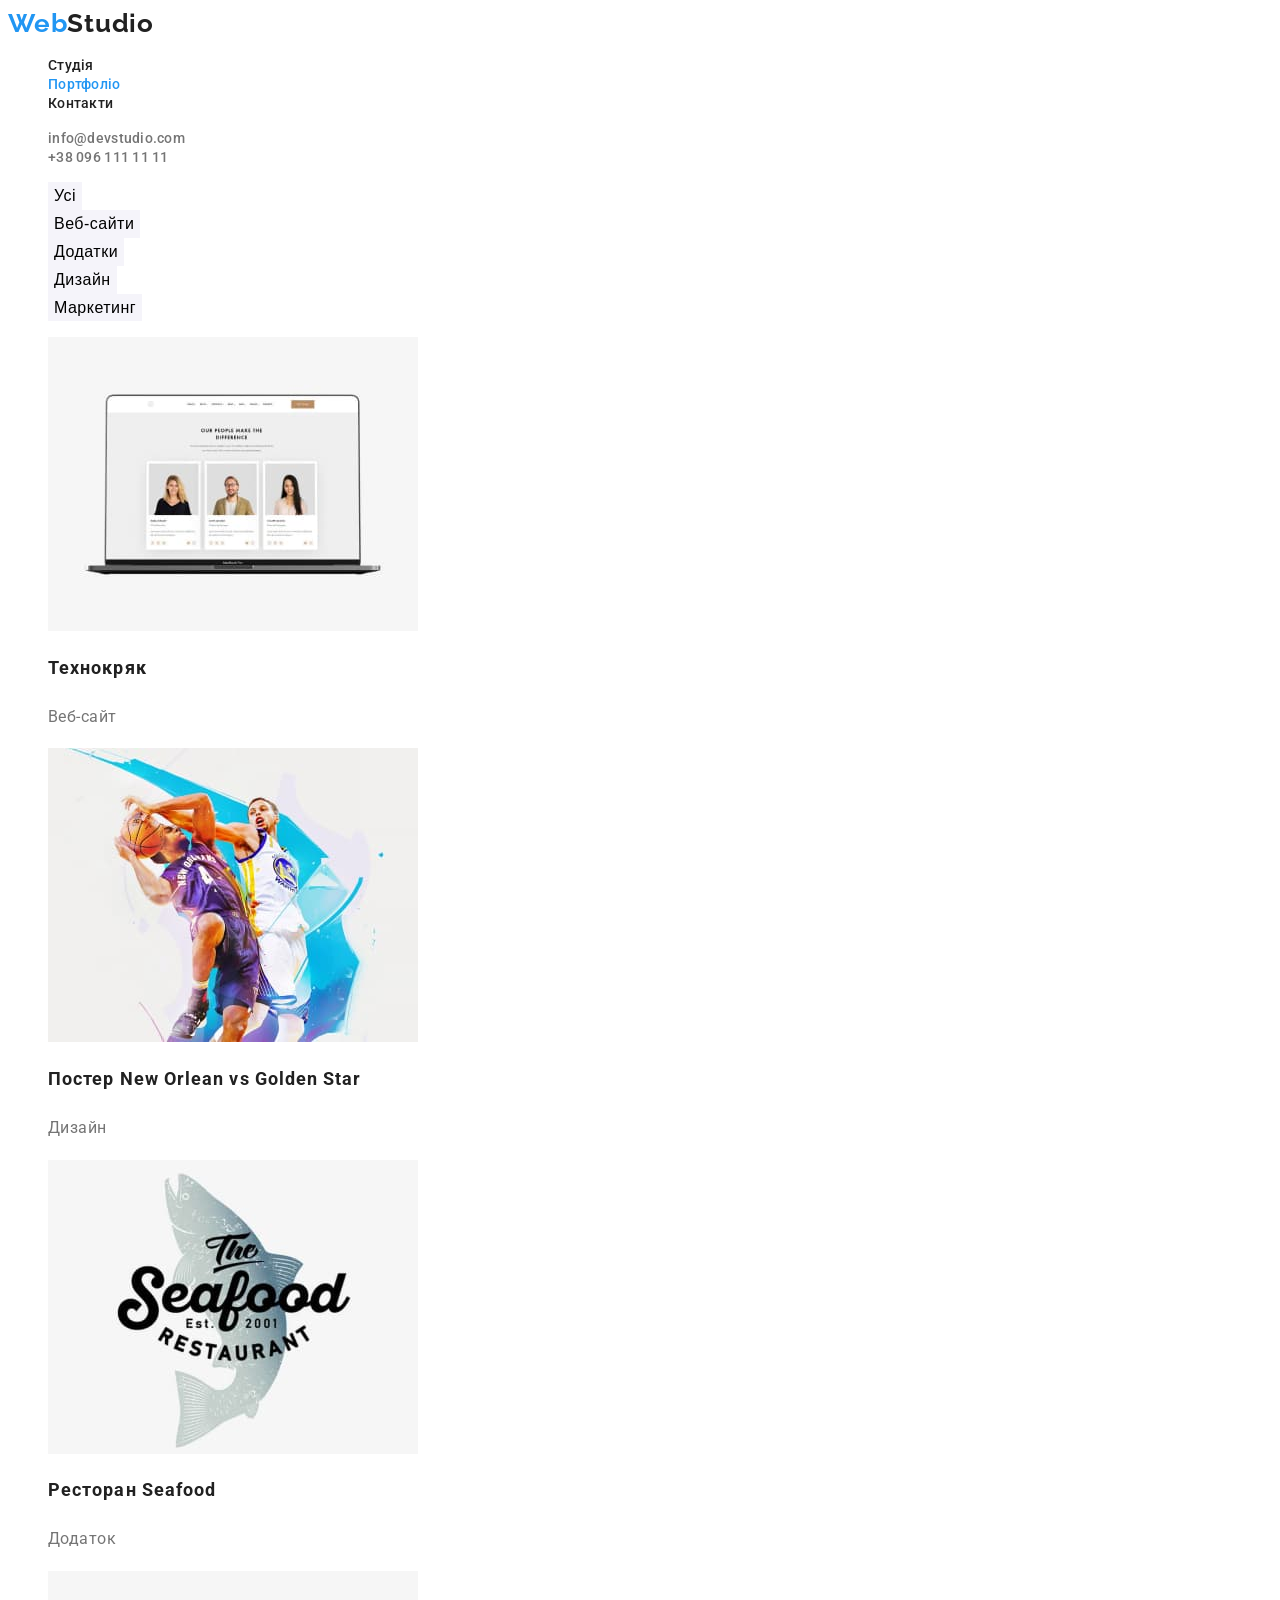
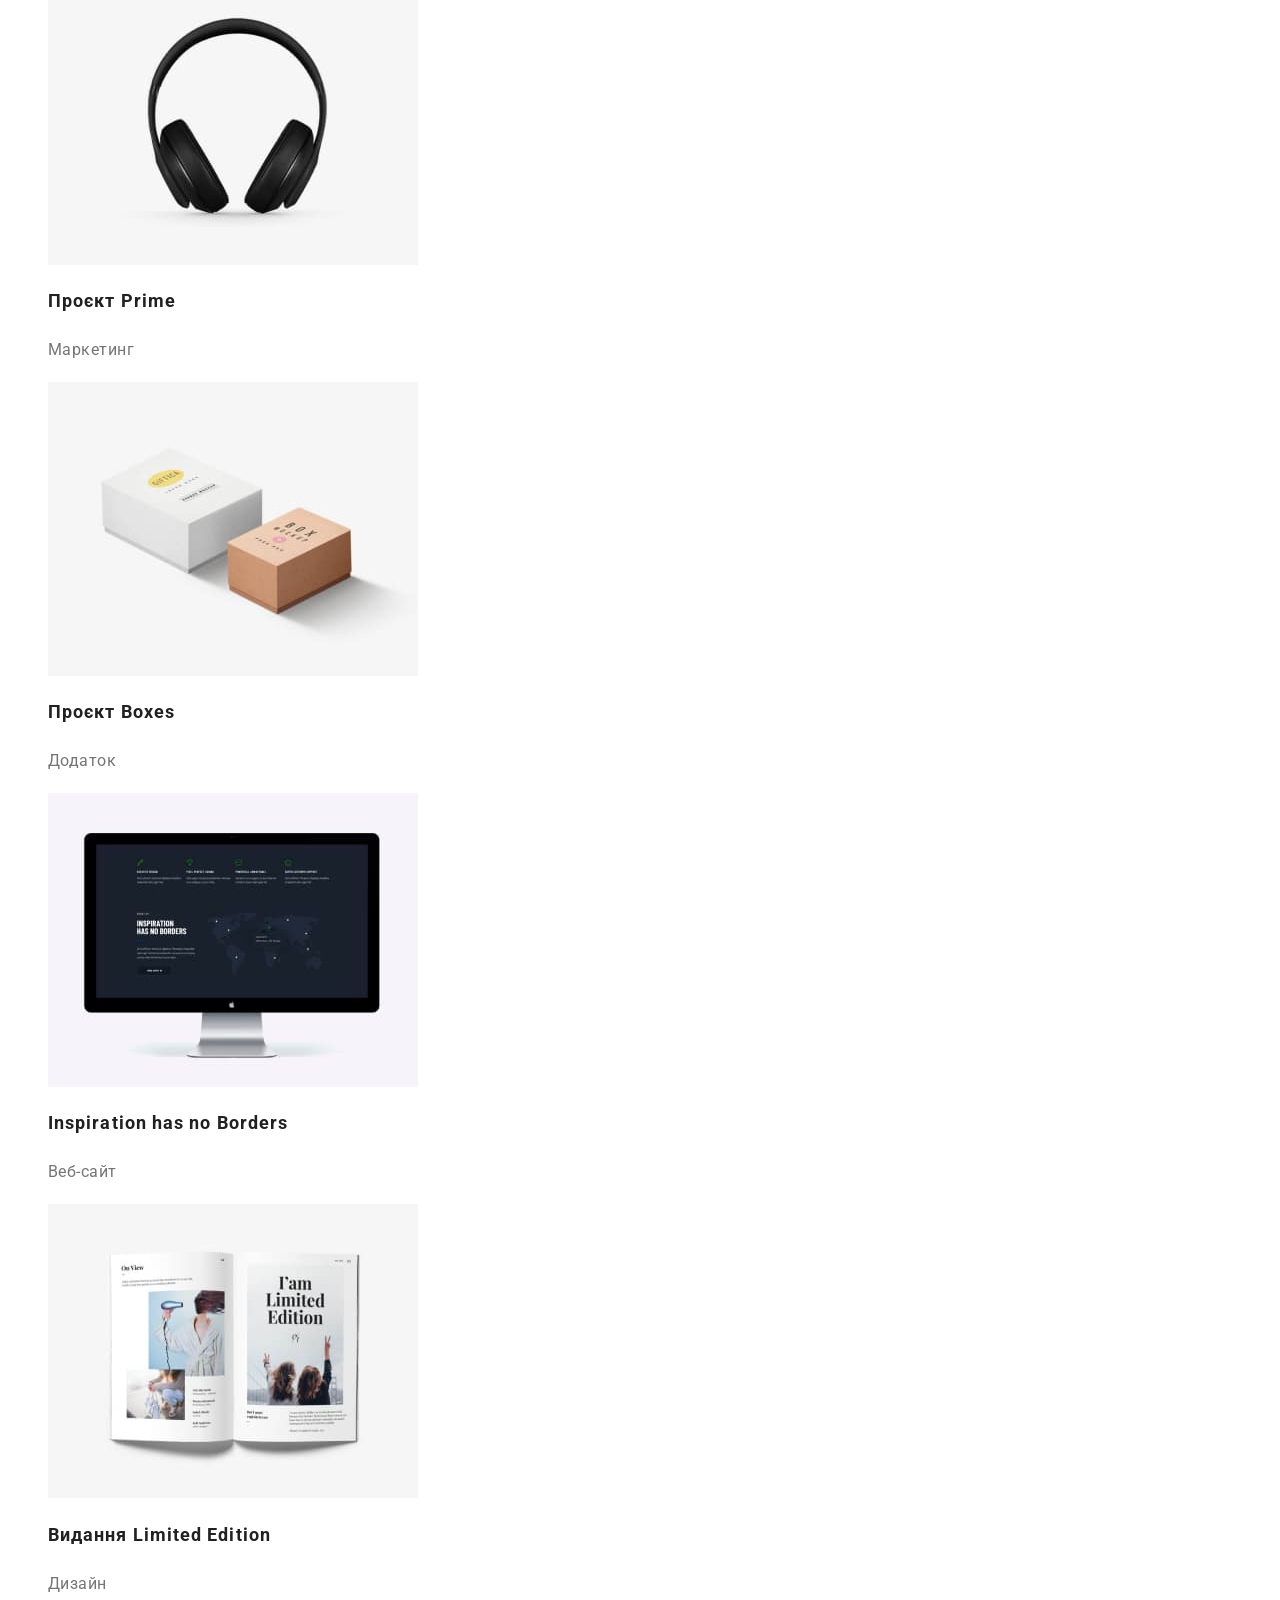
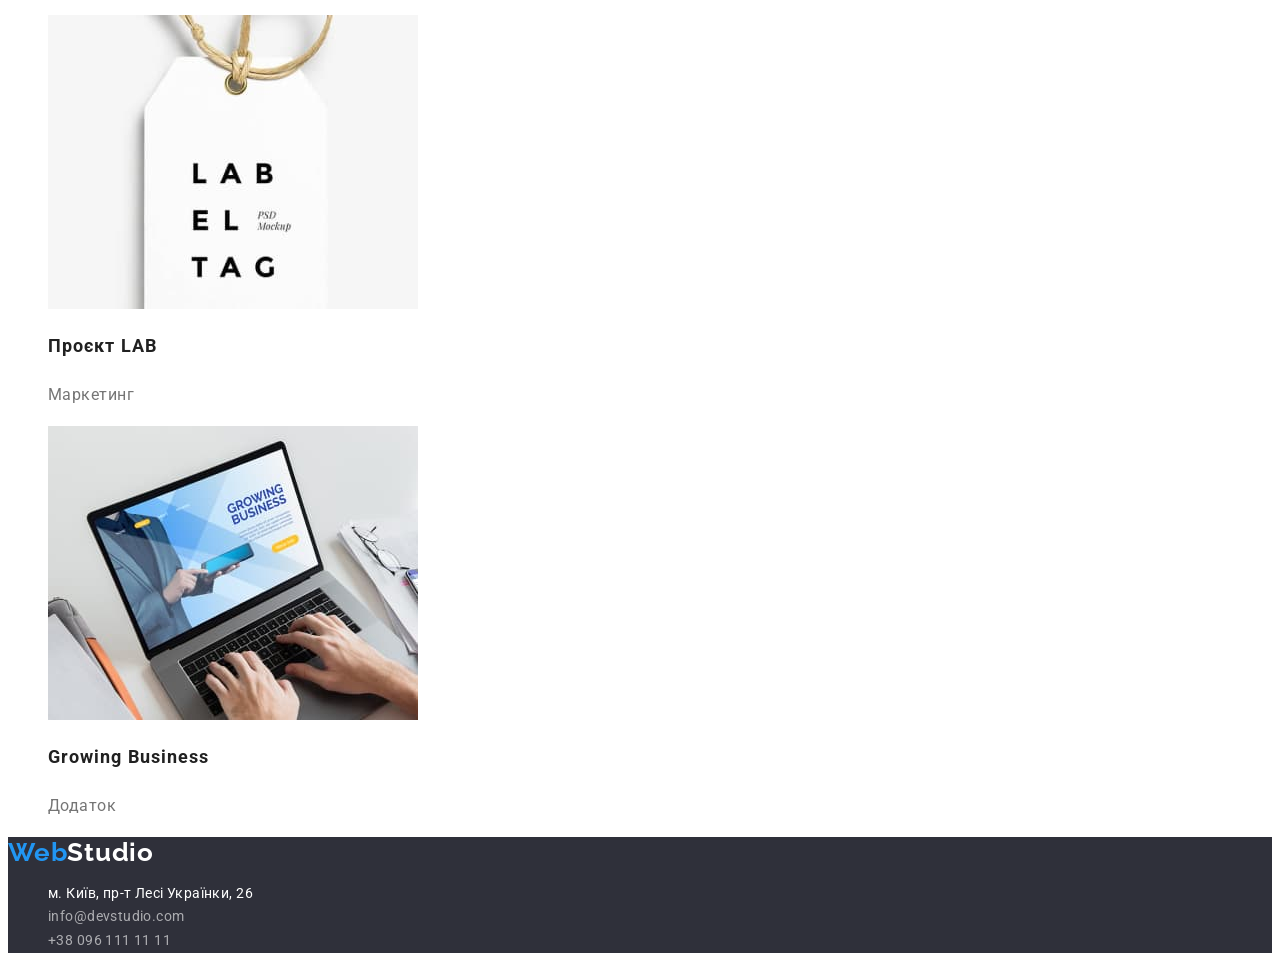
==== portfolio.html @ 6423aae0 "Initial commit" ====
<!DOCTYPE html>
<html lang="uk">

<head>
    <meta charset="UTF-8" />
    <meta http-equiv="X-UA-Compatible" content="IE=edge" />
    <meta name="viewport" content="width=device-width, initial-scale=1.0" />
    <title>Портфоліо</title>
    <link href="https://fonts.googleapis.com/css2?family=Raleway:wght@700&family=Roboto:wght@400;500;700;900&display=swap" rel="stylesheet" />
    <link rel="stylesheet" href="./css/styles.css">
</head>

<body>
    <!-- Navigation-->
    <header>
        <a href="./index.html" class="logo"><span class="logo-accent">Web</span>Studio</a>
        <nav>
            <ul class="list">
                <li>
                    <a href="./index.html" class="link">Студія</a>
                </li>
                <li>
                    <a href="./portfolio.html" class="link current">Портфоліо</a>
                </li>
                <li><a href="" class="link">Контакти</a></li>
            </ul>
        </nav>
        <ul class="list">
            <li>
                <a href="mailto:info@devstudio.com" class="contact-item">info@devstudio.com</a>
            </li>
            <li>
                <a href="tel:+380961111111" class="contact-item">+38 096 111 11 11</a>
            </li>
        </ul>
    </header>
    <main>
        <section>
            <h1 hidden>Наші проєкти</h1>
            <ul class="filter">
                <li><button type="button" class="btn-filter">Усі</button></li>
                <li><button type="button" class="btn-filter">Веб-сайти</button></li>
                <li><button type="button" class="btn-filter">Додатки</button></li>
                <li><button type="button" class="btn-filter">Дизайн</button></li>
                <li><button type="button" class="btn-filter">Маркетинг</button></li>
            </ul>
            <ul class="projects">
                <li>
                    <a href="" class="projects-link">
                        <img src="./images/tehnokryak.jpg" alt="Технокряк" width="370" height="294" />
                        <h2 class="projects-title">Технокряк</h2>
                        <p class="projects-text">Веб-сайт</p>
                    </a>
                </li>

                <li>
                    <a href="" class="projects-link">
                        <img src="./images/posterneworlean.jpg" alt="New Orlean vs Golden Star" width="370" height="294" />
                        <h2 class="projects-title">Постер New Orlean vs Golden Star</h2>
                        <p class="projects-text">Дизайн</p>
                    </a>
                </li>
                <li>
                    <a href="" class="projects-link">
                        <img src="./images/restoranseafood.jpg" alt="Ресторан Seafood" width="370" height="294" />
                        <h2 class="projects-title">Ресторан Seafood</h2>
                        <p class="projects-text">Додаток</p>
                    </a>
                </li>
                <li>
                    <a href="" class="projects-link">
                        <img src="./images/projectprime.jpg" alt="Проєкт Prime" width="370" height="294" />
                        <h2 class="projects-title">Проєкт Prime</h2>
                        <p class="projects-text">Маркетинг</p>
                    </a>
                </li>
                <li>
                    <a href="" class="projects-link">
                        <img src="./images/projectboxes.jpg" alt="Проєкт Boxes" width="370" height="294" />
                        <h2 class="projects-title">Проєкт Boxes</h2>
                        <p class="projects-text">Додаток</p>
                    </a>
                </li>
                <li>
                    <a href="" class="projects-link">
                        <img src="./images/insphasnoborders.jpg" alt="Inspiration has no Borders" width="370" height="294" />
                        <h2 class="projects-title">Inspiration has no Borders</h2>
                        <p class="projects-text">Веб-сайт</p>
                    </a>
                </li>
                <li>
                    <a href="" class="projects-link">
                        <img src="./images/vidannyalimitededition.jpg" alt="Видання Limited Edition" width="370"
                            height="294" />
                        <h2 class="projects-title">Видання Limited Edition</h2>
                        <p class="projects-text">Дизайн</p>
                    </a>
                </li>
                <li>
                    <a href="" class="projects-link">
                        <img src="./images/projectlab.jpg" alt="Проєкт LAB" width="370" height="294" />
                        <h2 class="projects-title">Проєкт LAB</h2>
                        <p class="projects-text">Маркетинг</p>
                    </a>
                </li>
                <li>
                    <a href="" class="projects-link">
                        <img src="./images/growingbusiness.jpg" alt="Growing Business" width="370" height="294" />
                        <h2 class="projects-title">Growing Business</h2>
                        <p class="projects-text">Додаток</p>
                    </a>
                </li>
            </ul>
        </section>
    </main>
    <!-- Footer -->
    <footer class="contacts">
        <a href="./index.html" class="logo-footer"><span class="logo-accent">Web</span>Studio</a>
        <address>
            <ul class="address-list">
                <li>
                    <a href="https://goo.gl/maps/XMncbi9ji453G5f37" target="_blank" rel="noopener noreferrer"
                        class="address-link">
                        м. Київ, пр-т Лесі Українки, 26
                    </a>
                </li>
                <li>
                    <a href="mailto:info@devstudio.com" class="address-item">info@devstudio.com</a>
                </li>
                <li>
                    <a href="tel:+380961111111" class="address-item">+38 096 111 11 11</a>
                </li>
            </ul>
        </address>
    </footer>
</body>

</html>
---- css/styles.css ----
:root {
    --primary-text-color: #212121;
    --secondary-text-color: #757575;
    --contrast-text-color: #ffffff;
    --address-item-color: rgba(255, 255, 255, 0.6);

    --accent-color: #2196F3;
    --button-accent: #188CE8;

    --primary-background: #ffffff;
    --secondary-background: #2F303A;
    --content-background: #F5F4FA;
    --team-background: #FFFFFF;
    --button-background: #F5F4FA;
}

/* styles index.html */

body {
    color: var(--primary-text-color);
    font-family: 'Roboto',
                  sans-serif;

}

.logo,
.logo-footer {
    font-family: Raleway;
    text-decoration: none;
    font-weight: 700;
    font-size: 26px;
    line-height: 1.19;
    letter-spacing: 0.03em;
}

.logo {
    color: var(--primary-text-color);
}

.logo:visited,
.link:visited {
    color: var(--primary-text-color);
}

.logo-accent {
    color: var(--accent-color);
}

.list {
    list-style: none;
}

.list .link.current {
    color: var(--accent-color);
}

.link {
    font-weight: 500;
    font-size: 14px;
    line-height: 1.14;
    text-decoration: none;
    letter-spacing: 0.02em;
    color: var(--primary-text-color);
}

.link:hover,
.link:focus,
.contact-item:hover,
.contact-item:focus {
    color: var(--accent-color);
}

.contact-item {
    font-weight: 500;
    font-size: 14px;
    line-height: 1.14;
    text-decoration: none;
    color: var(--secondary-text-color);
    letter-spacing: 0.02em;
}

/* Стилі index.html */
.content,
.contacts {
    background-color: var(--secondary-background);
}

.content-title {
    color: var(--contrast-text-color);
    text-transform: uppercase;
    font-weight: 900;
    font-size: 44px;
    line-height: 1.36;
    text-align: center;
    letter-spacing: 0.06em;
}

.btn {
    background-color: var(--accent-color);
    color: var(--contrast-text-color);
    font-weight: 700;
    font-size: 16px;
    line-height: 1.88;
    letter-spacing: 0.06em;
    font-family: inherit;
    cursor: pointer;
    box-shadow: 0px 4px 4px rgba(0, 0, 0, 0.15);
    border-radius: 4px;
    border: none;
}

.btn:hover,
.btn:focus {
    background-color: var(--button-accent);
}

/* особливості */
.benefits-title {
    font-size: 14px;
    line-height: 1.14;
    text-transform: uppercase;
    letter-spacing: 0.03em;
}

.benefits-text {
    color: var(--secondary-text-color);
    font-size: 14px;
    line-height: 1.71;
    letter-spacing: 0.03em;
}

.section-title {
    font-size: 36px;
    line-height: 1.17;
    text-align: center;
    letter-spacing: 0.03em;
}

/* Команда */
.team {
    background-color: var(--content-background);
}

.team-item {
    background: var(--team-background);
    box-shadow: 0px 1px 3px rgba(0, 0, 0, 0.12),
        0px 1px 1px rgba(0, 0, 0, 0.14),
        0px 2px 1px rgba(0, 0, 0, 0.2);
    border-radius: 0px 0px 4px 4px;
}

.name {
    font-weight: 500;
    font-size: 16px;
    line-height: 1.19;
    letter-spacing: 0.03em;
}

.team-direct {
    font-size: 16px;
    line-height: 1.19;
    letter-spacing: 0.03em;
}

/* Footer */

.logo-footer,
.logo-footer:visited {
    color: var(--contrast-text-color);
}

.address-list {
    font-size: 14px;
    line-height: 1.71;
    letter-spacing: 0.03em;
    font-style: normal;

    list-style: none;

}

.address-link,
.address-link:visited {
    color: var(--contrast-text-color);
    text-decoration: none;
}

.address-item {
    color: var(--address-item-color);
    text-decoration: none;
}

.address-link:hover,
.address-link:focus,
.address-item:hover,
.address-item:focus {
    color: var(--accent-color);
}

/* Стилі portfolio.html */

.filter {
    list-style: none;
}

.btn-filter {
    font-weight: 500;
    font-size: 16px;
    line-height: 1.62;
    letter-spacing: 0.03em;

    background-color: var(--button-background);
    border: none;

    cursor: pointer;
}

.btn-filter:hover,
.btn-filter:focus {
    font-weight: 500;
    font-size: 16px;
    line-height: 1.62;
    letter-spacing: 0.03em;

    color: var(--contrast-text-color);
    background-color: var(--accent-color);
}

.projects {
    list-style: none;
}

.projects-link {
    text-decoration: none;
}

.projects-title {
    font-size: 18px;
    line-height: 2;
    letter-spacing: 0.06em;
    color: var(--primary-text-color)
}

.projects-text {
    font-size: 16px;
    line-height: 1.88;
    letter-spacing: 0.03em;
    color: var(--secondary-text-color);
}

.visually-hidden {
    position: absolute;
    white-space: nowrap;
    width: 1px;
    height: 1px;
    overflow: hidden;
    border: 0;
    padding: 0;
    clip: rect(0 0 0 0);
    clip-path: inset(50%);
    margin: -1px;
}
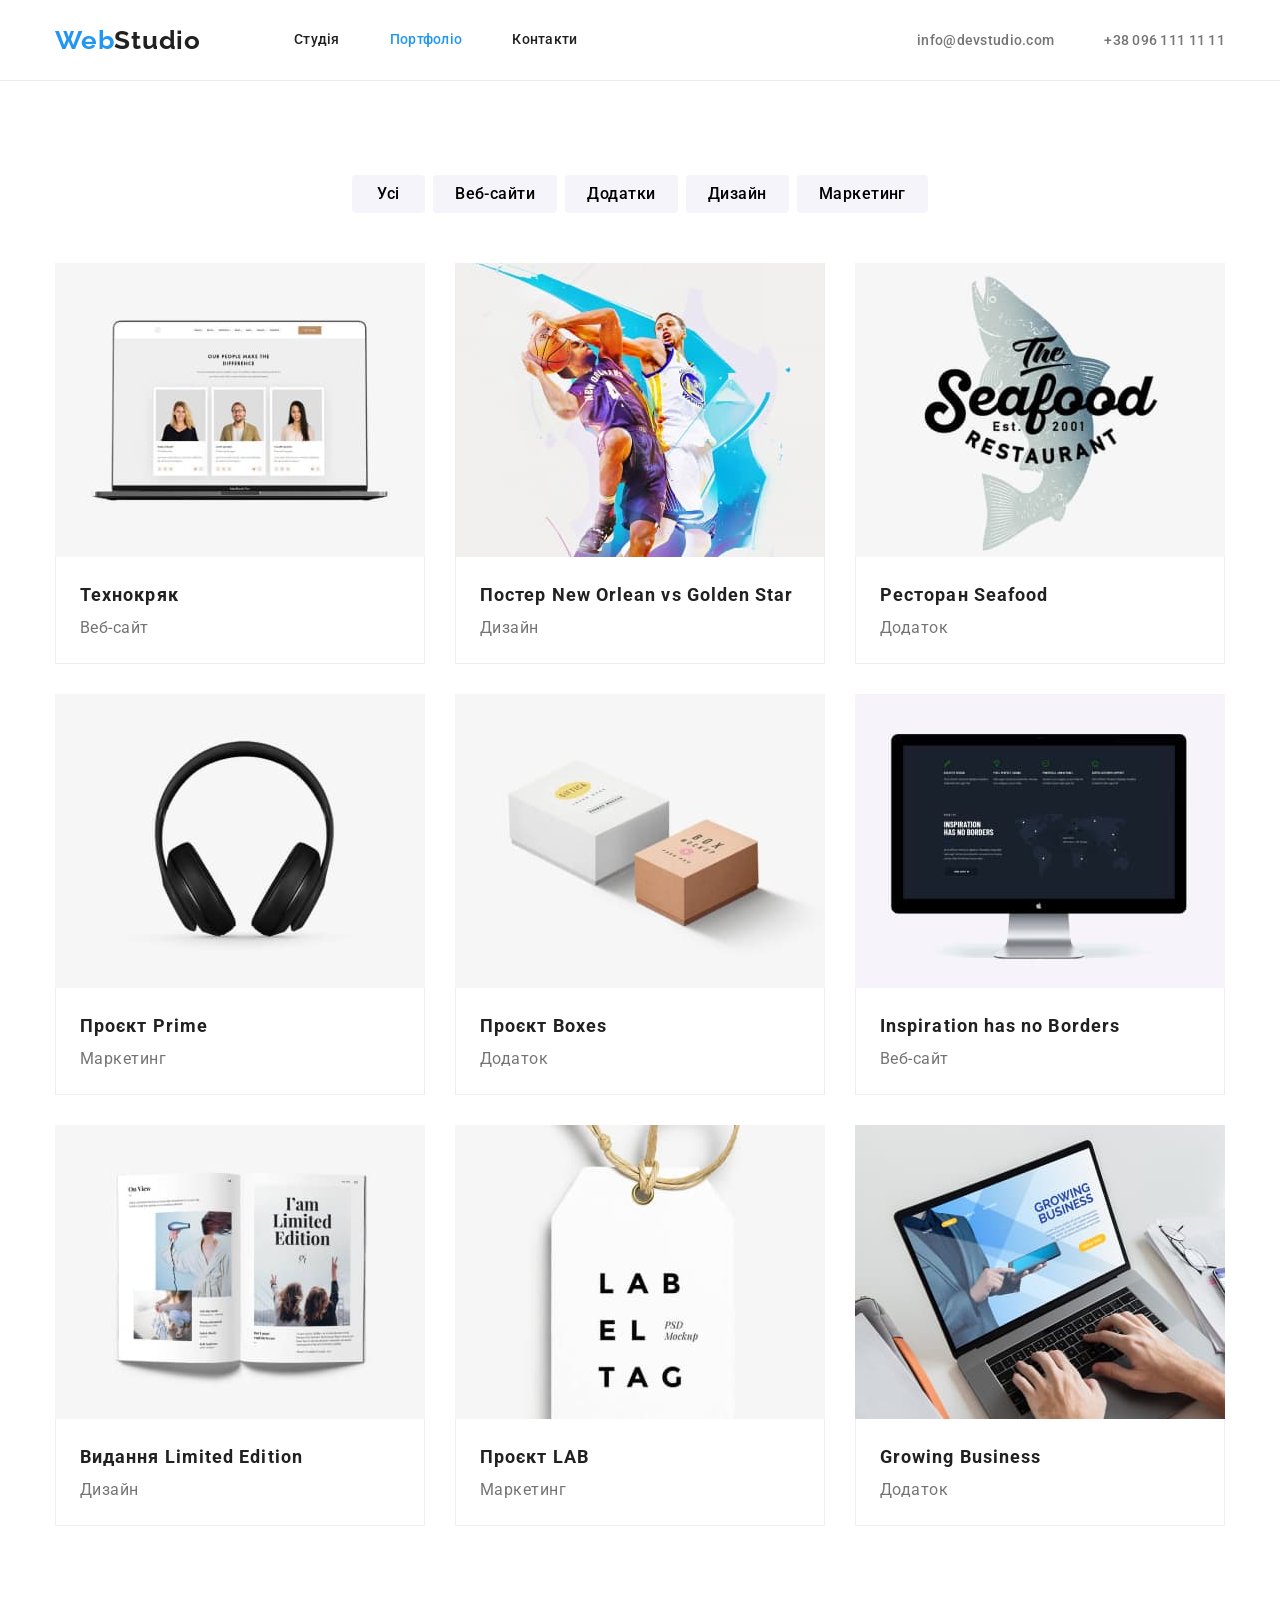
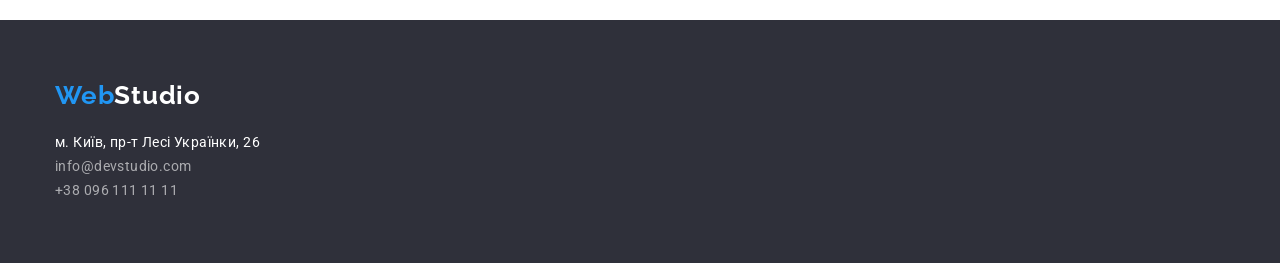
==== commit 3909b4ae: "done" ====
--- a/portfolio.html
+++ b/portfolio.html
@@ -5,133 +5,181 @@
     <meta charset="UTF-8" />
     <meta http-equiv="X-UA-Compatible" content="IE=edge" />
     <meta name="viewport" content="width=device-width, initial-scale=1.0" />
-    <title>Портфоліо</title>
-    <link href="https://fonts.googleapis.com/css2?family=Raleway:wght@700&family=Roboto:wght@400;500;700;900&display=swap" rel="stylesheet" />
-    <link rel="stylesheet" href="./css/styles.css">
+    <title>Студія</title>
+    <link
+        href="https://fonts.googleapis.com/css2?family=Raleway:wght@700&family=Roboto:wght@400;500;700;900&display=swap"
+        rel="stylesheet" />
+    <link rel="stylesheet"
+        href="https://cdnjs.cloudflare.com/ajax/libs/modern-normalize/1.1.0/modern-normalize.min.css" />
+    <link rel="stylesheet" href="./css/styles.css" />
 </head>
 
 <body>
     <!-- Navigation-->
-    <header>
-        <a href="./index.html" class="logo"><span class="logo-accent">Web</span>Studio</a>
-        <nav>
-            <ul class="list">
-                <li>
-                    <a href="./index.html" class="link">Студія</a>
+    <header class="line">
+        <div class="container">
+            <a href="./index.html" class="logo"><span class="logo-accent">Web</span>Studio</a>
+            <nav class="">
+                <ul class="list">
+                    <li class="nav-item">
+                        <a href="./index.html" class="link">Студія</a>
+                    </li>
+                    <li class="nav-item">
+                        <a href="./portfolio.html" class="link current">Портфоліо</a>
+                    </li>
+                    <li class="nav-item"><a href="" class="link">Контакти</a></li>
+                </ul>
+            </nav>
+            <ul class="list contacts-head">
+                <li class="nav-item">
+                    <a href="mailto:info@devstudio.com" class="contact-item">info@devstudio.com</a>
                 </li>
-                <li>
-                    <a href="./portfolio.html" class="link current">Портфоліо</a>
+                <li class="nav-item">
+                    <a href="tel:+380961111111" class="contact-item">+38 096 111 11 11</a>
                 </li>
-                <li><a href="" class="link">Контакти</a></li>
             </ul>
-        </nav>
-        <ul class="list">
-            <li>
-                <a href="mailto:info@devstudio.com" class="contact-item">info@devstudio.com</a>
-            </li>
-            <li>
-                <a href="tel:+380961111111" class="contact-item">+38 096 111 11 11</a>
-            </li>
-        </ul>
+        </div>
     </header>
     <main>
-        <section>
-            <h1 hidden>Наші проєкти</h1>
-            <ul class="filter">
-                <li><button type="button" class="btn-filter">Усі</button></li>
-                <li><button type="button" class="btn-filter">Веб-сайти</button></li>
-                <li><button type="button" class="btn-filter">Додатки</button></li>
-                <li><button type="button" class="btn-filter">Дизайн</button></li>
-                <li><button type="button" class="btn-filter">Маркетинг</button></li>
-            </ul>
-            <ul class="projects">
-                <li>
-                    <a href="" class="projects-link">
-                        <img src="./images/tehnokryak.jpg" alt="Технокряк" width="370" height="294" />
-                        <h2 class="projects-title">Технокряк</h2>
-                        <p class="projects-text">Веб-сайт</p>
-                    </a>
-                </li>
-
-                <li>
-                    <a href="" class="projects-link">
-                        <img src="./images/posterneworlean.jpg" alt="New Orlean vs Golden Star" width="370" height="294" />
-                        <h2 class="projects-title">Постер New Orlean vs Golden Star</h2>
-                        <p class="projects-text">Дизайн</p>
-                    </a>
-                </li>
-                <li>
-                    <a href="" class="projects-link">
-                        <img src="./images/restoranseafood.jpg" alt="Ресторан Seafood" width="370" height="294" />
-                        <h2 class="projects-title">Ресторан Seafood</h2>
-                        <p class="projects-text">Додаток</p>
-                    </a>
-                </li>
-                <li>
-                    <a href="" class="projects-link">
-                        <img src="./images/projectprime.jpg" alt="Проєкт Prime" width="370" height="294" />
-                        <h2 class="projects-title">Проєкт Prime</h2>
-                        <p class="projects-text">Маркетинг</p>
-                    </a>
-                </li>
-                <li>
-                    <a href="" class="projects-link">
-                        <img src="./images/projectboxes.jpg" alt="Проєкт Boxes" width="370" height="294" />
-                        <h2 class="projects-title">Проєкт Boxes</h2>
-                        <p class="projects-text">Додаток</p>
-                    </a>
-                </li>
-                <li>
-                    <a href="" class="projects-link">
-                        <img src="./images/insphasnoborders.jpg" alt="Inspiration has no Borders" width="370" height="294" />
-                        <h2 class="projects-title">Inspiration has no Borders</h2>
-                        <p class="projects-text">Веб-сайт</p>
-                    </a>
-                </li>
-                <li>
-                    <a href="" class="projects-link">
-                        <img src="./images/vidannyalimitededition.jpg" alt="Видання Limited Edition" width="370"
-                            height="294" />
-                        <h2 class="projects-title">Видання Limited Edition</h2>
-                        <p class="projects-text">Дизайн</p>
-                    </a>
-                </li>
-                <li>
-                    <a href="" class="projects-link">
-                        <img src="./images/projectlab.jpg" alt="Проєкт LAB" width="370" height="294" />
-                        <h2 class="projects-title">Проєкт LAB</h2>
-                        <p class="projects-text">Маркетинг</p>
-                    </a>
-                </li>
-                <li>
-                    <a href="" class="projects-link">
-                        <img src="./images/growingbusiness.jpg" alt="Growing Business" width="370" height="294" />
-                        <h2 class="projects-title">Growing Business</h2>
-                        <p class="projects-text">Додаток</p>
-                    </a>
-                </li>
-            </ul>
+        <section class="section">
+            <div class="container filter-container">
+                <h1 hidden>Наші проєкти</h1>
+                <ul class="filter">
+                    <li class="filter-item">
+                        <button type="button" class="btn-filter">Усі</button>
+                    </li>
+                    <li class="filter-item">
+                        <button type="button" class="btn-filter">Веб-сайти</button>
+                    </li>
+                    <li class="filter-item">
+                        <button type="button" class="btn-filter">Додатки</button>
+                    </li>
+                    <li class="filter-item">
+                        <button type="button" class="btn-filter">Дизайн</button>
+                    </li>
+                    <li class="filter-item">
+                        <button type="button" class="btn-filter">Маркетинг</button>
+                    </li>
+                </ul>
+            </div>
+            <div class="container">
+                <ul class="projects">
+                    <li class="projects-item">
+                        <a href="" class="projects-link">
+                            <img src="./images/tehnokryak.jpg" alt="Технокряк" width="370" height="294"
+                                class="project-img" />
+                            <div class="project-border">
+                                <h2 class="projects-title">Технокряк</h2>
+                                <p class="projects-text">Веб-сайт</p>
+                            </div>
+                        </a>
+                    </li>
+                    <li class="projects-item">
+                        <a href="" class="projects-link">
+                            <img src="./images/posterneworlean.jpg" alt="New Orlean vs Golden Star" width="370" height="294"
+                                class="project-img" />
+                            <div class="project-border">
+                                <h2 class="projects-title">
+                                    Постер New Orlean vs Golden Star
+                                </h2>
+                                <p class="projects-text">Дизайн</p>
+                            </div>
+                        </a>
+                    </li>
+                    <li class="projects-item">
+                        <a href="" class="projects-link">
+                            <img src="./images/restoranseafood.jpg" alt="Ресторан Seafood" width="370" height="294"
+                                class="project-img" />
+                            <div class="project-border">
+                                <h2 class="projects-title">Ресторан Seafood</h2>
+                                <p class="projects-text">Додаток</p>
+                            </div>
+                        </a>
+                    </li>
+                    <li class="projects-item">
+                        <a href="" class="projects-link">
+                            <img src="./images/projectprime.jpg" alt="Проєкт Prime" width="370" height="294"
+                                class="project-img" />
+                            <div class="project-border">
+                                <h2 class="projects-title">Проєкт Prime</h2>
+                                <p class="projects-text">Маркетинг</p>
+                            </div>
+                        </a>
+                    </li>
+                    <li class="projects-item">
+                        <a href="" class="projects-link">
+                            <img src="./images/projectboxes.jpg" alt="Проєкт Boxes" width="370" height="294"
+                                class="project-img" />
+                            <div class="project-border">
+                                <h2 class="projects-title">Проєкт Boxes</h2>
+                                <p class="projects-text">Додаток</p>
+                            </div>
+                        </a>
+                    </li>
+                    <li class="projects-item">
+                        <a href="" class="projects-link">
+                            <img src="./images/insphasnoborders.jpg" alt="Inspiration has no Borders" width="370"
+                                height="294" class="project-img" />
+                            <div class="project-border">
+                                <h2 class="projects-title">Inspiration has no Borders</h2>
+                                <p class="projects-text">Веб-сайт</p>
+                            </div>
+                        </a>
+                    </li>
+                    <li class="projects-item">
+                        <a href="" class="projects-link">
+                            <img src="./images/vidannyalimitededition.jpg" alt="Видання Limited Edition" width="370"
+                                height="294" class="project-img" />
+                            <div class="project-border">
+                                <h2 class="projects-title">Видання Limited Edition</h2>
+                                <p class="projects-text">Дизайн</p>
+                            </div>
+                        </a>
+                    </li>
+                    <li class="projects-item">
+                        <a href="" class="projects-link">
+                            <img src="./images/projectlab.jpg" alt="Проєкт LAB" width="370" height="294" class="project-img" />
+                            <div class="project-border">
+                                <h2 class="projects-title">Проєкт LAB</h2>
+                                <p class="projects-text">Маркетинг</p>
+                            </div>
+                        </a>
+                    </li>
+                    <li class="projects-item">
+                        <a href="" class="projects-link">
+                            <img src="./images/growingbusiness.jpg" alt="Growing Business" width="370" height="294"
+                                class="project-img" />
+                            <div class="project-border">
+                                <h2 class="projects-title">Growing Business</h2>
+                                <p class="projects-text">Додаток</p>
+                            </div>
+                        </a>
+                    </li>
+                </ul>
+            </div>
         </section>
     </main>
     <!-- Footer -->
     <footer class="contacts">
-        <a href="./index.html" class="logo-footer"><span class="logo-accent">Web</span>Studio</a>
-        <address>
-            <ul class="address-list">
-                <li>
-                    <a href="https://goo.gl/maps/XMncbi9ji453G5f37" target="_blank" rel="noopener noreferrer"
-                        class="address-link">
-                        м. Київ, пр-т Лесі Українки, 26
-                    </a>
-                </li>
-                <li>
-                    <a href="mailto:info@devstudio.com" class="address-item">info@devstudio.com</a>
-                </li>
-                <li>
-                    <a href="tel:+380961111111" class="address-item">+38 096 111 11 11</a>
-                </li>
-            </ul>
-        </address>
+        <div class="container">
+            <a href="./index.html" class="logo-footer"><span class="logo-accent">Web</span>Studio</a>
+            <address>
+                <ul class="address-list">
+                    <li>
+                        <a href="https://goo.gl/maps/XMncbi9ji453G5f37" target="_blank" rel="noopener noreferrer"
+                            class="address-link">
+                            м. Київ, пр-т Лесі Українки, 26
+                        </a>
+                    </li>
+                    <li>
+                        <a href="mailto:info@devstudio.com" class="address-item">info@devstudio.com</a>
+                    </li>
+                    <li>
+                        <a href="tel:+380961111111" class="address-item">+38 096 111 11 11</a>
+                    </li>
+                </ul>
+            </address>
+        </div>
     </footer>
 </body>
 
--- a/css/styles.css
+++ b/css/styles.css
@@ -14,7 +14,19 @@
     --button-background: #F5F4FA;
 }
 
-/* styles index.html */
+h1,
+h2,
+h3,
+h4,
+h5,
+h6,
+p,
+ul {
+    margin: 0;
+    padding: 0;
+}
+
+
 
 body {
     color: var(--primary-text-color);
@@ -23,6 +35,24 @@
 
 }
 
+.line {
+    border-bottom: 1px solid #ECECEC;
+}
+
+.container {
+    display: flex;
+
+    width: 1200px;
+    padding-left: 15px;
+    padding-right: 15px;
+    margin-left: auto;
+    margin-right: auto;
+    margin-top: 0;
+    margin-bottom: 0;
+    align-items: center;
+    justify-content: center;
+}
+
 .logo,
 .logo-footer {
     font-family: Raleway;
@@ -35,6 +65,7 @@
 
 .logo {
     color: var(--primary-text-color);
+    margin-right: 93px;
 }
 
 .logo:visited,
@@ -47,7 +78,19 @@
 }
 
 .list {
+    display: flex;
+    margin-top: 0;
+    margin-bottom: 0;
+
     list-style: none;
+}
+
+.nav {
+    padding-left: 0;
+}
+
+.list .nav-item+.nav-item {
+    margin-left: 50px;
 }
 
 .list .link.current {
@@ -55,6 +98,9 @@
 }
 
 .link {
+    display: block;
+    padding-top: 32px;
+    padding-bottom: 32px;
     font-weight: 500;
     font-size: 14px;
     line-height: 1.14;
@@ -70,6 +116,11 @@
     color: var(--accent-color);
 }
 
+.contacts-head {
+    margin-left: auto;
+
+}
+
 .contact-item {
     font-weight: 500;
     font-size: 14px;
@@ -80,12 +131,15 @@
 }
 
 /* Стилі index.html */
-.content,
-.contacts {
+.content, {
     background-color: var(--secondary-background);
+    text-align: center;
+    padding: 200px 0;
 }
 
 .content-title {
+    max-width: 696px;
+    margin: 0 auto 30px;
     color: var(--contrast-text-color);
     text-transform: uppercase;
     font-weight: 900;
@@ -96,6 +150,7 @@
 }
 
 .btn {
+    padding: 10px 32px;
     background-color: var(--accent-color);
     color: var(--contrast-text-color);
     font-weight: 700;
@@ -115,7 +170,14 @@
 }
 
 /* особливості */
+
+.list .benefits-item+.benefits-item {
+    margin-left: 30px;
+}
+
 .benefits-title {
+    margin-top: 0;
+    margin-bottom: 10px;
     font-size: 14px;
     line-height: 1.14;
     text-transform: uppercase;
@@ -123,13 +185,30 @@
 }
 
 .benefits-text {
+    margin-top: 0;
+    margin-bottom: 0;
     color: var(--secondary-text-color);
     font-size: 14px;
     line-height: 1.71;
     letter-spacing: 0.03em;
 }
 
+.benefits .container {
+    align-items: start;
+}
+
+.section {
+    padding-top: 94px;
+    padding-bottom: 94px;
+}
+
+.benefits {
+    padding-bottom: 0;
+}
+
 .section-title {
+    margin-top: 0;
+    margin-bottom: 50px;
     font-size: 36px;
     line-height: 1.17;
     text-align: center;
@@ -137,6 +216,11 @@
 }
 
 /* Команда */
+
+.list .service-item+.service-item {
+    margin-left: 30px;
+}
+
 .team {
     background-color: var(--content-background);
 }
@@ -147,9 +231,21 @@
         0px 1px 1px rgba(0, 0, 0, 0.14),
         0px 2px 1px rgba(0, 0, 0, 0.2);
     border-radius: 0px 0px 4px 4px;
+    text-align: center;
+}
+
+.list .team-item+.team-item {
+    margin-left: 30px;
+
+}
+
+.img-contact {
+    margin-bottom: 30px;
 }
 
 .name {
+    margin-top: 0;
+    margin-bottom: 10px;
     font-weight: 500;
     font-size: 16px;
     line-height: 1.19;
@@ -157,19 +253,36 @@
 }
 
 .team-direct {
+    margin-top: 0;
+    margin-bottom: 30px;
     font-size: 16px;
     line-height: 1.19;
     letter-spacing: 0.03em;
 }
 
 /* Footer */
+
+.contacts {
+    padding-top: 60px;
+    padding-bottom: 60px;
+    background-color: var(--secondary-background);
+}
+
+.contacts .container {
+    flex-direction: column;
+    align-items: start;
+}
 
 .logo-footer,
 .logo-footer:visited {
+    margin-bottom: 20px;
     color: var(--contrast-text-color);
 }
 
 .address-list {
+    padding-left: 0;
+    margin-top: 0;
+    margin-bottom: 0;
     font-size: 14px;
     line-height: 1.71;
     letter-spacing: 0.03em;
@@ -199,11 +312,20 @@
 
 /* Стилі portfolio.html */
 
+.filter-container {
+    margin-bottom: 50px;
+}
+
 .filter {
+    display: flex;
+    padding: 0;
+    margin: 0;
     list-style: none;
 }
 
 .btn-filter {
+    padding: 6px 22px;
+    min-width: 73px;
     font-weight: 500;
     font-size: 16px;
     line-height: 1.62;
@@ -211,8 +333,13 @@
 
     background-color: var(--button-background);
     border: none;
+    border-radius: 4px;
 
     cursor: pointer;
+}
+
+.filter .filter-item+.filter-item {
+    margin-left: 8px;
 }
 
 .btn-filter:hover,
@@ -224,17 +351,53 @@
 
     color: var(--contrast-text-color);
     background-color: var(--accent-color);
+    box-shadow: 0px 3px 1px rgba(0, 0, 0, 0.1),
+        0px 1px 2px rgba(0, 0, 0, 0.08),
+        0px 2px 2px rgba(0, 0, 0, 0.12);
 }
 
 .projects {
+    display: flex;
+    flex-wrap: wrap;
+    padding-left: 0;
+    margin-top: 0;
+    margin-bottom: 0;
     list-style: none;
 }
 
+.projects-item {
+    width: calc((100% - 60px) / 3);
+    /* width: 370px; */
+    margin-right: 30px;
+    margin-bottom: 30px;
+}
+
+.projects-item:nth-child(3n) {
+    margin-right: 0;
+}
+
+.projects-item:nth-last-child(-n+3) {
+    margin-bottom: 0;
+}
+
+.project-img {
+    display: block;
+}
+
 .projects-link {
     text-decoration: none;
 }
 
+.project-border {
+    border-right: 1px solid #EEEEEE;
+    border-left: 1px solid #EEEEEE;
+    border-bottom: 1px solid #EEEEEE;
+
+    padding: 20px 24px;
+}
+
 .projects-title {
+    margin: 0;
     font-size: 18px;
     line-height: 2;
     letter-spacing: 0.06em;
@@ -242,6 +405,7 @@
 }
 
 .projects-text {
+    margin: 0;
     font-size: 16px;
     line-height: 1.88;
     letter-spacing: 0.03em;
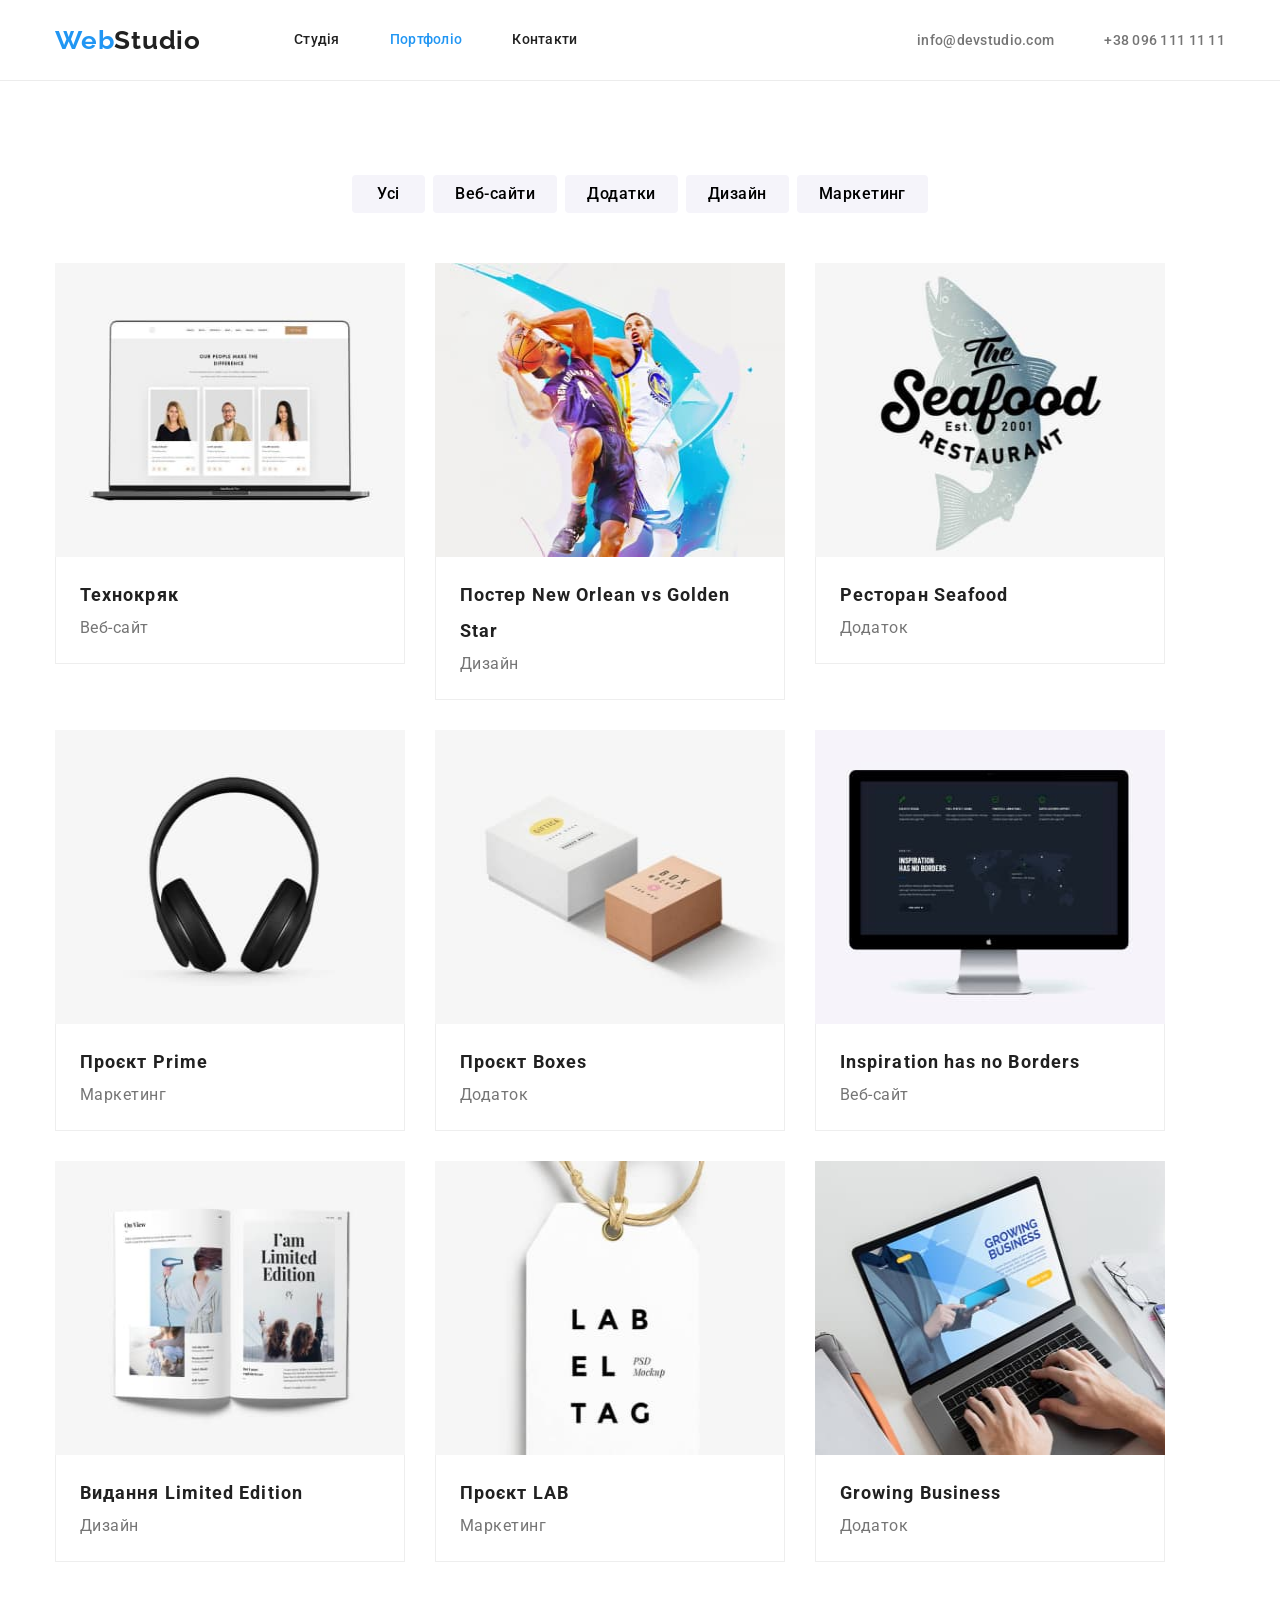
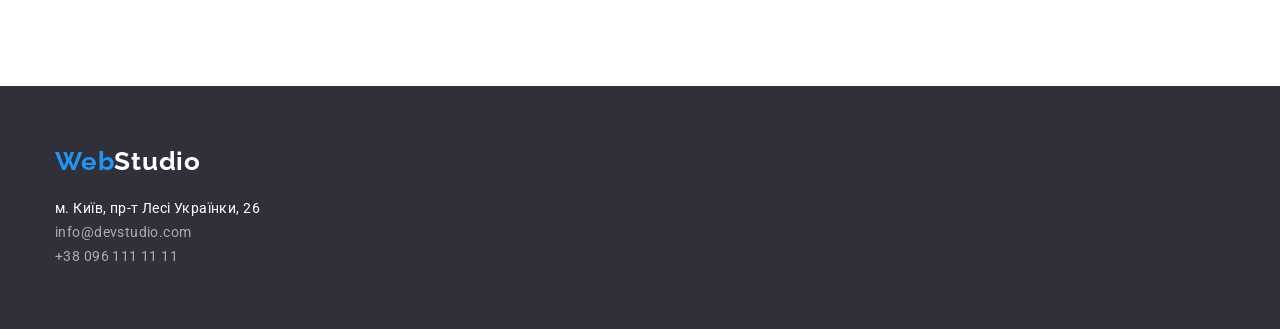
==== commit c5dcc597: "Доопрацював" ====
--- a/portfolio.html
+++ b/portfolio.html
@@ -43,7 +43,7 @@
     <main>
         <section class="section">
             <div class="container filter-container">
-                <h1 hidden>Наші проєкти</h1>
+                <h1 class="visually-hidden">Наші проєкти</h1>
                 <ul class="filter">
                     <li class="filter-item">
                         <button type="button" class="btn-filter">Усі</button>
@@ -66,7 +66,7 @@
                 <ul class="projects">
                     <li class="projects-item">
                         <a href="" class="projects-link">
-                            <img src="./images/tehnokryak.jpg" alt="Технокряк" width="370" height="294"
+                            <img src="./images/tehnokryak.jpg" alt="Технокряк" width="350" height="294"
                                 class="project-img" />
                             <div class="project-border">
                                 <h2 class="projects-title">Технокряк</h2>
@@ -76,7 +76,7 @@
                     </li>
                     <li class="projects-item">
                         <a href="" class="projects-link">
-                            <img src="./images/posterneworlean.jpg" alt="New Orlean vs Golden Star" width="370" height="294"
+                            <img src="./images/posterneworlean.jpg" alt="New Orlean vs Golden Star" width="350" height="294"
                                 class="project-img" />
                             <div class="project-border">
                                 <h2 class="projects-title">
@@ -88,7 +88,7 @@
                     </li>
                     <li class="projects-item">
                         <a href="" class="projects-link">
-                            <img src="./images/restoranseafood.jpg" alt="Ресторан Seafood" width="370" height="294"
+                            <img src="./images/restoranseafood.jpg" alt="Ресторан Seafood" width="350" height="294"
                                 class="project-img" />
                             <div class="project-border">
                                 <h2 class="projects-title">Ресторан Seafood</h2>
@@ -98,7 +98,7 @@
                     </li>
                     <li class="projects-item">
                         <a href="" class="projects-link">
-                            <img src="./images/projectprime.jpg" alt="Проєкт Prime" width="370" height="294"
+                            <img src="./images/projectprime.jpg" alt="Проєкт Prime" width="350" height="294"
                                 class="project-img" />
                             <div class="project-border">
                                 <h2 class="projects-title">Проєкт Prime</h2>
@@ -108,7 +108,7 @@
                     </li>
                     <li class="projects-item">
                         <a href="" class="projects-link">
-                            <img src="./images/projectboxes.jpg" alt="Проєкт Boxes" width="370" height="294"
+                            <img src="./images/projectboxes.jpg" alt="Проєкт Boxes" width="350" height="294"
                                 class="project-img" />
                             <div class="project-border">
                                 <h2 class="projects-title">Проєкт Boxes</h2>
@@ -118,7 +118,7 @@
                     </li>
                     <li class="projects-item">
                         <a href="" class="projects-link">
-                            <img src="./images/insphasnoborders.jpg" alt="Inspiration has no Borders" width="370"
+                            <img src="./images/insphasnoborders.jpg" alt="Inspiration has no Borders" width="350"
                                 height="294" class="project-img" />
                             <div class="project-border">
                                 <h2 class="projects-title">Inspiration has no Borders</h2>
@@ -128,7 +128,7 @@
                     </li>
                     <li class="projects-item">
                         <a href="" class="projects-link">
-                            <img src="./images/vidannyalimitededition.jpg" alt="Видання Limited Edition" width="370"
+                            <img src="./images/vidannyalimitededition.jpg" alt="Видання Limited Edition" width="350"
                                 height="294" class="project-img" />
                             <div class="project-border">
                                 <h2 class="projects-title">Видання Limited Edition</h2>
@@ -138,7 +138,7 @@
                     </li>
                     <li class="projects-item">
                         <a href="" class="projects-link">
-                            <img src="./images/projectlab.jpg" alt="Проєкт LAB" width="370" height="294" class="project-img" />
+                            <img src="./images/projectlab.jpg" alt="Проєкт LAB" width="350" height="294" class="project-img" />
                             <div class="project-border">
                                 <h2 class="projects-title">Проєкт LAB</h2>
                                 <p class="projects-text">Маркетинг</p>
@@ -147,7 +147,7 @@
                     </li>
                     <li class="projects-item">
                         <a href="" class="projects-link">
-                            <img src="./images/growingbusiness.jpg" alt="Growing Business" width="370" height="294"
+                            <img src="./images/growingbusiness.jpg" alt="Growing Business" width="350" height="294"
                                 class="project-img" />
                             <div class="project-border">
                                 <h2 class="projects-title">Growing Business</h2>
--- a/css/styles.css
+++ b/css/styles.css
@@ -39,7 +39,8 @@
     border-bottom: 1px solid #ECECEC;
 }
 
-.container {
+.container,
+.header-container {
     display: flex;
 
     width: 1200px;
@@ -47,8 +48,6 @@
     padding-right: 15px;
     margin-left: auto;
     margin-right: auto;
-    margin-top: 0;
-    margin-bottom: 0;
     align-items: center;
     justify-content: center;
 }
@@ -131,10 +130,10 @@
 }
 
 /* Стилі index.html */
-.content, {
+.content {
     background-color: var(--secondary-background);
     text-align: center;
-    padding: 200px 0;
+    padding: 95px 0;
 }
 
 .content-title {
@@ -145,8 +144,13 @@
     font-weight: 900;
     font-size: 44px;
     line-height: 1.36;
-    text-align: center;
     letter-spacing: 0.06em;
+}
+
+/* наша команда */
+
+.div {
+    padding: 30px;
 }
 
 .btn {
@@ -240,7 +244,7 @@
 }
 
 .img-contact {
-    margin-bottom: 30px;
+    /* margin-bottom: 30px; */
 }
 
 .name {
@@ -253,11 +257,11 @@
 }
 
 .team-direct {
-    margin-top: 0;
-    margin-bottom: 30px;
-    font-size: 16px;
-    line-height: 1.19;
-    letter-spacing: 0.03em;
+    /* margin-top: 0; */
+    /* margin-bottom: 30px; */
+    /* font-size: 16px; */
+    /* line-height: 1.19; */
+    /* letter-spacing: 0.03em; */
 }
 
 /* Footer */
@@ -361,12 +365,13 @@
     flex-wrap: wrap;
     padding-left: 0;
     margin-top: 0;
-    margin-bottom: 0;
+    margin-bottom: 30px;
+    margin-right: 30px;
     list-style: none;
 }
 
 .projects-item {
-    width: calc((100% - 60px) / 3);
+    width: calc((100% / 3) - 30px);
     /* width: 370px; */
     margin-right: 30px;
     margin-bottom: 30px;
